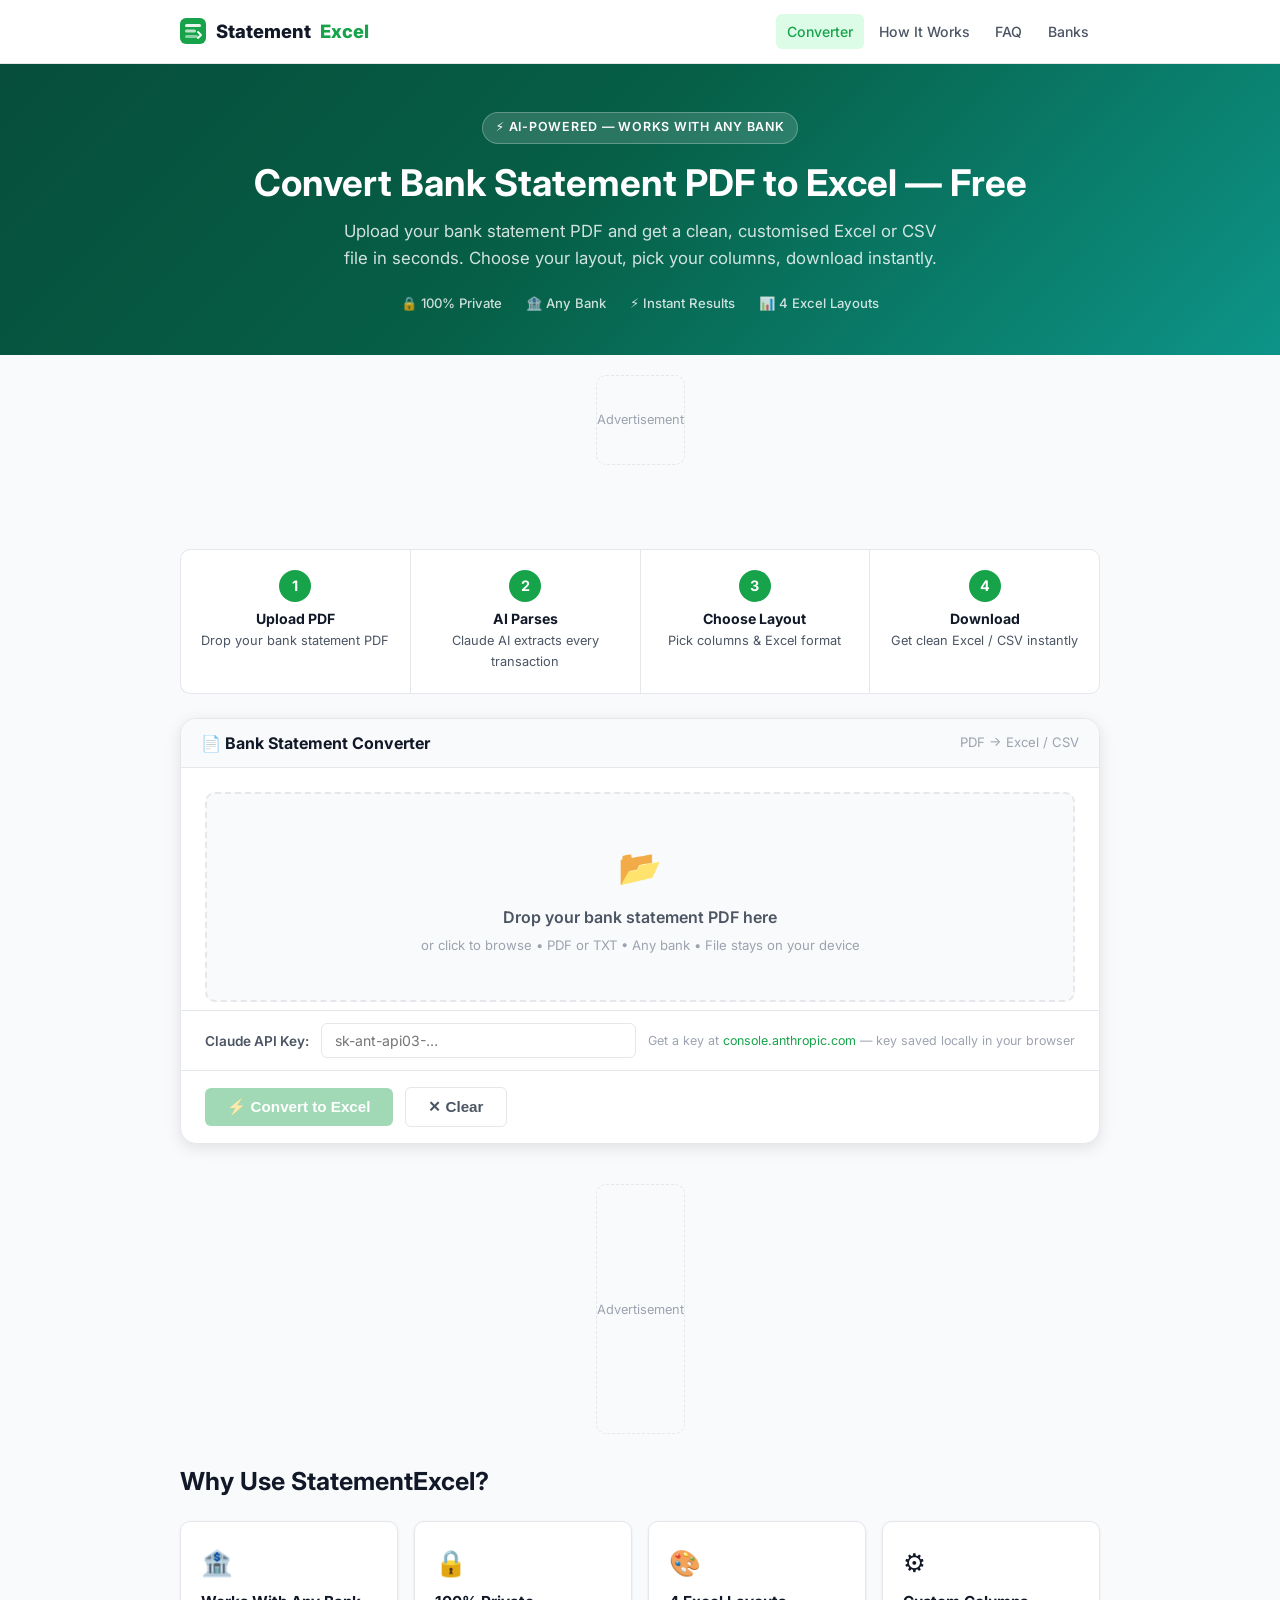
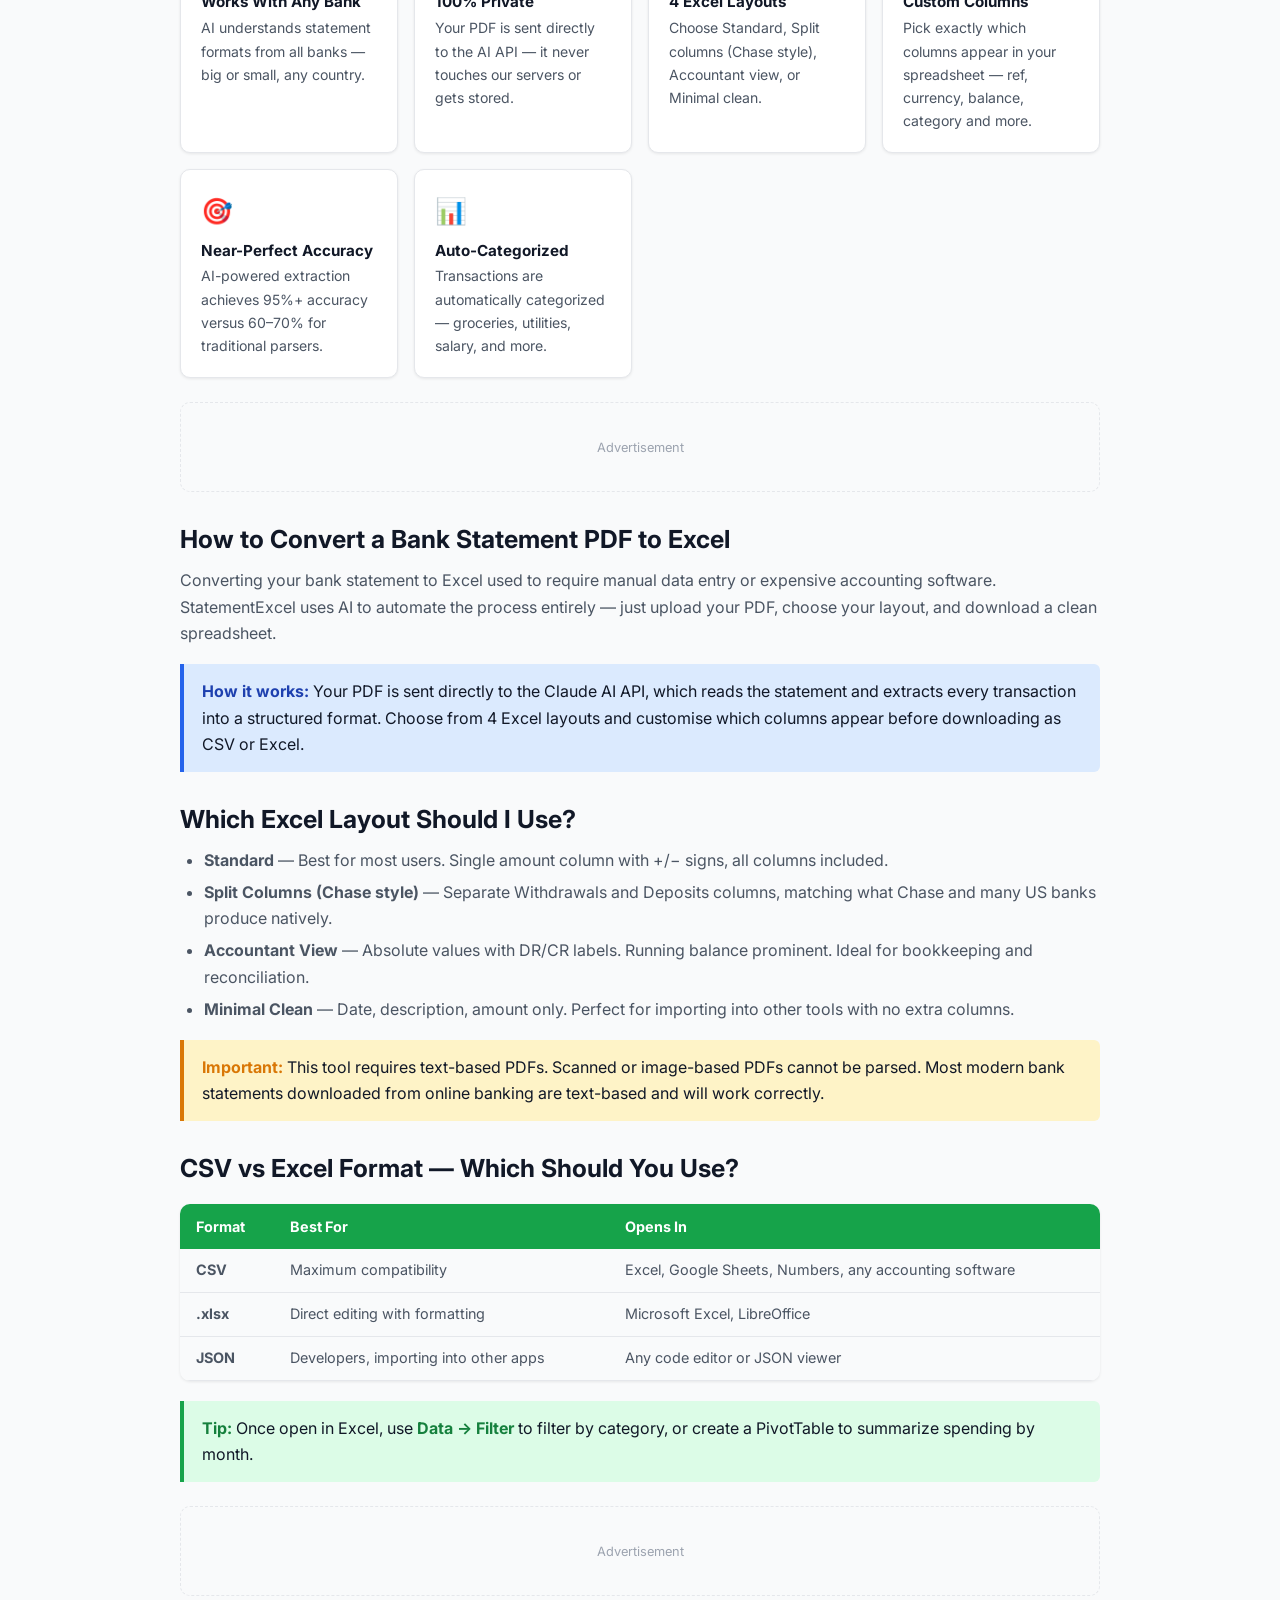
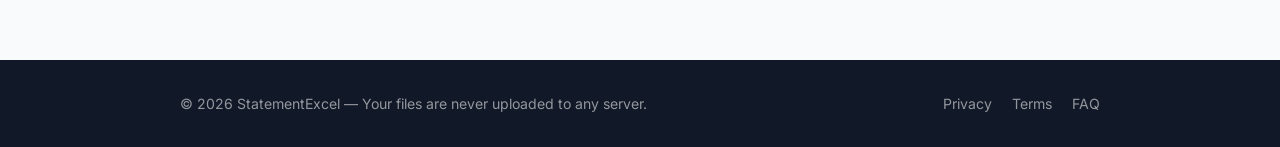
==== index.html @ 43a4fcd3 "Initial commit + Google Analytics G-93N4WFXYE1" ====
﻿<!DOCTYPE html>
<html lang="en">
<head>
  <meta charset="UTF-8">
  <meta name="viewport" content="width=device-width, initial-scale=1.0">
  <title>Bank Statement to Excel Converter — Free Online Tool | StatementExcel</title>
  <meta name="description" content="Convert bank statement PDF to Excel or CSV in seconds. Free online bank statement converter powered by AI. Works with any bank — no uploads to our servers, 100% private.">
  <meta name="keywords" content="bank statement to excel converter, convert bank statement pdf to excel, bank statement converter online free, pdf bank statement to spreadsheet, import bank statement into excel, bank statement csv converter">
  <link rel="canonical" href="https://yourdomain.com/">
  <meta property="og:title" content="Bank Statement to Excel Converter | StatementExcel">
  <meta property="og:description" content="Convert any bank statement PDF to Excel or CSV instantly. AI-powered, works with all banks, 100% private.">
  <meta property="og:type" content="website">
  <script type="application/ld+json">{"@context":"https://schema.org","@type":"WebApplication","name":"StatementExcel","description":"Free online tool to convert bank statement PDFs to Excel or CSV format.","url":"https://yourdomain.com/","applicationCategory":"FinanceApplication","operatingSystem":"Any","offers":{"@type":"Offer","price":"0","priceCurrency":"USD"}}</script>
  <link rel="preconnect" href="https://fonts.googleapis.com">
  <link rel="preconnect" href="https://fonts.gstatic.com" crossorigin>
  <link href="https://fonts.googleapis.com/css2?family=Inter:wght@400;500;600;700;800&display=swap" rel="stylesheet">
  <link rel="stylesheet" href="css/vars.css">
  <link rel="stylesheet" href="css/base.css">
  <link rel="stylesheet" href="css/layout.css">
  <link rel="stylesheet" href="css/components.css">
  <style>
    /* ── LAYOUT PICKER ── */
    .layout-section {
      background: var(--bg-white);
      border: 1px solid var(--border);
      border-radius: var(--radius-lg);
      box-shadow: var(--shadow);
      overflow: hidden;
      margin-bottom: 1.25rem;
    }
    .layout-section-header {
      background: var(--bg);
      border-bottom: 1px solid var(--border);
      padding: .65rem 1.25rem;
      font-weight: 700;
      font-size: .88rem;
      color: var(--text-secondary);
      text-transform: uppercase;
      letter-spacing: .06em;
    }
    .layout-picker {
      display: flex;
      flex-wrap: wrap;
      gap: .65rem;
      padding: 1rem 1.25rem;
      border-bottom: 1px solid var(--border);
    }
    .layout-btn {
      display: flex;
      flex-direction: column;
      gap: .25rem;
      padding: .6rem 1rem;
      border: 2px solid var(--border);
      border-radius: var(--radius);
      background: var(--bg-white);
      cursor: pointer;
      font-family: var(--font);
      transition: all .15s;
      position: relative;
      min-width: 130px;
    }
    .layout-btn:hover { border-color: var(--primary); background: var(--primary-light); }
    .layout-btn.active { border-color: var(--primary); background: var(--primary-light); }
    .layout-btn .lb-name { font-weight: 700; font-size: .88rem; color: var(--text-primary); }
    .layout-btn .lb-sub  { font-size: .75rem; color: var(--text-muted); }
    .layout-btn .lb-badge {
      position: absolute; top: .4rem; right: .5rem;
      font-size: .65rem; font-weight: 700;
      background: var(--accent); color: #fff;
      padding: .1rem .38rem; border-radius: 999px;
    }
    .layout-btn.active .lb-name { color: var(--primary-dark); }

    /* ── CUSTOMISER PANEL ── */
    .customiser {
      padding: 1rem 1.25rem;
      display: grid;
      grid-template-columns: 1fr 1fr 1fr;
      gap: 1rem 2rem;
    }
    @media (max-width: 700px) { .customiser { grid-template-columns: 1fr 1fr; } }
    @media (max-width: 480px) { .customiser { grid-template-columns: 1fr; } }
    .cust-group { display: flex; flex-direction: column; gap: .1rem; }
    .cust-group-title {
      font-size: .72rem; text-transform: uppercase; letter-spacing: .07em;
      color: var(--text-muted); font-weight: 700; margin-bottom: .4rem;
    }
    .cust-check {
      display: flex; align-items: center; gap: .5rem;
      font-size: .88rem; color: var(--text-secondary); cursor: pointer; padding: .15rem 0;
    }
    .cust-check input[type="checkbox"] { accent-color: var(--primary); width: 15px; height: 15px; cursor: pointer; }
    .cust-radio {
      display: flex; align-items: center; gap: .5rem;
      font-size: .88rem; color: var(--text-secondary); cursor: pointer; padding: .15rem 0;
    }
    .cust-radio input[type="radio"] { accent-color: var(--primary); width: 15px; height: 15px; cursor: pointer; }

    /* ── LAYOUT PREVIEW HEADER ── */
    .preview-header {
      display: flex; align-items: center; gap: .75rem;
      padding: .6rem 1.25rem;
      background: var(--primary);
      color: #fff;
      font-size: .82rem;
      font-weight: 600;
    }
    .preview-header .ph-icon { opacity: .85; }
    .preview-label { font-size: .78rem; opacity: .8; margin-left: auto; }
    .preview-tabs {
      display: flex; gap: 0;
      border-bottom: 1px solid var(--border);
      padding: 0 1.25rem;
      background: var(--bg-white);
    }
    .preview-tab {
      padding: .5rem 1rem; font-size: .85rem; font-weight: 500;
      color: var(--text-muted); cursor: pointer; border-bottom: 2px solid transparent;
      transition: all .15s;
    }
    .preview-tab.active { color: var(--primary); border-bottom-color: var(--primary); }

    /* ── RESULT ACTIONS ENHANCED ── */
    .result-dl-row {
      display: flex; align-items: center; gap: .65rem;
      padding: .75rem 1.25rem;
      border-top: 1px solid var(--border);
      background: var(--bg);
      flex-wrap: wrap;
    }
    .result-dl-label { font-size: .82rem; color: var(--text-muted); font-weight: 600; }
  </style>
<!-- Google Analytics -->
<script async src="https://www.googletagmanager.com/gtag/js?id=G-93N4WFXYE1"></script>
<script>
  window.dataLayer = window.dataLayer || [];
  function gtag(){dataLayer.push(arguments);}
  gtag('js', new Date());
  gtag('config', 'G-93N4WFXYE1');
</script>
</head>
<body>

<div id="site-header"></div>

<!-- HERO -->
<section class="hero">
  <div class="container">
    <div class="hero-badge">⚡ AI-Powered — Works With Any Bank</div>
    <h1>Convert Bank Statement PDF to Excel — Free</h1>
    <p>Upload your bank statement PDF and get a clean, customised Excel or CSV file in seconds. Choose your layout, pick your columns, download instantly.</p>
    <div class="hero-trust">
      <span>🔒 100% Private</span>
      <span>🏦 Any Bank</span>
      <span>⚡ Instant Results</span>
      <span>📊 4 Excel Layouts</span>
    </div>
  </div>
</section>

<!-- AD: leaderboard -->
<div class="container">
  <div class="ad-slot ad-leaderboard">Advertisement</div>
</div>

<main class="main-content">
  <div class="container">

    <!-- HOW IT WORKS STEPS -->
    <div class="steps" style="margin-bottom:1.5rem">
      <div class="step"><div class="step-num">1</div><h3>Upload PDF</h3><p>Drop your bank statement PDF</p></div>
      <div class="step"><div class="step-num">2</div><h3>AI Parses</h3><p>Claude AI extracts every transaction</p></div>
      <div class="step"><div class="step-num">3</div><h3>Choose Layout</h3><p>Pick columns &amp; Excel format</p></div>
      <div class="step"><div class="step-num">4</div><h3>Download</h3><p>Get clean Excel / CSV instantly</p></div>
    </div>

    <!-- TOOL CARD -->
    <div class="tool-card">
      <div class="tool-card-header">
        <span class="tool-card-title">📄 Bank Statement Converter</span>
        <span class="tool-card-sub">PDF → Excel / CSV</span>
      </div>

      <!-- Drop zone -->
      <div class="dropzone-wrap">
        <div class="dropzone" id="dropzone">
          <input type="file" id="file-input" accept=".pdf,.txt">
          <div class="dz-icon">📂</div>
          <div class="dz-title">Drop your bank statement PDF here</div>
          <p class="dz-sub">or click to browse &bull; PDF or TXT &bull; Any bank &bull; File stays on your device</p>
        </div>
      </div>

      <!-- File badge -->
      <div id="file-badge" class="file-badge" style="display:none">
        <span class="file-badge-icon">📄</span>
        <div>
          <div class="file-badge-name" id="badge-name">file.pdf</div>
          <div class="file-badge-size" id="badge-size">0 KB</div>
        </div>
        <button class="file-badge-remove" id="badge-remove" title="Remove">✕</button>
      </div>

      <!-- API Key row -->
      <div class="api-row">
        <label for="api-key-input">Claude API Key:</label>
        <input type="password" class="api-input" id="api-key-input" placeholder="sk-ant-api03-…" autocomplete="off">
        <span class="api-hint">Get a key at <a href="https://console.anthropic.com" target="_blank" rel="noopener">console.anthropic.com</a> — key saved locally in your browser</span>
      </div>

      <!-- Controls -->
      <div class="tool-controls">
        <button class="btn btn-primary" id="convert-btn" disabled>⚡ Convert to Excel</button>
        <button class="btn btn-outline" id="clear-btn">✕ Clear</button>
      </div>

      <!-- Progress -->
      <div class="progress-wrap" id="progress-wrap" style="display:none">
        <div class="progress-label">
          <span id="status-msg">Processing…</span>
        </div>
        <div class="progress-bar-bg">
          <div class="progress-bar" id="progress-bar"></div>
        </div>
      </div>

    </div><!-- /tool-card -->

    <!-- ═══════════════════════════════════════════════ -->
    <!-- LAYOUT PICKER + CUSTOMISER (shown after parse) -->
    <!-- ═══════════════════════════════════════════════ -->
    <div class="layout-section" id="layout-section" style="display:none;margin-top:1.25rem">

      <div class="layout-section-header">Choose Excel Layout</div>

      <!-- Layout buttons -->
      <div class="layout-picker">

        <button class="layout-btn active" data-layout="standard">
          <span class="lb-name">Layout 1 — Standard</span>
          <span class="lb-sub">All columns, single amount</span>
        </button>

        <button class="layout-btn" data-layout="split">
          <span class="lb-name">Layout 2 — Split Columns</span>
          <span class="lb-sub">Withdrawals &amp; deposits separate</span>
          <span class="lb-badge">Chase style</span>
        </button>

        <button class="layout-btn" data-layout="accountant">
          <span class="lb-name">Layout 3 — Accountant</span>
          <span class="lb-sub">DR/CR absolute values + running total</span>
        </button>

        <button class="layout-btn" data-layout="minimal">
          <span class="lb-name">Layout 4 — Minimal Clean</span>
          <span class="lb-sub">Date, description, amount only</span>
        </button>

      </div>

      <!-- Column customiser -->
      <div class="customiser">

        <div class="cust-group">
          <div class="cust-group-title">Columns to Include</div>
          <label class="cust-check"><input type="checkbox" id="col-ref" checked> Reference / Ref no.</label>
          <label class="cust-check"><input type="checkbox" id="col-currency" checked> Currency</label>
          <label class="cust-check"><input type="checkbox" id="col-balance" checked> Running balance</label>
          <label class="cust-check"><input type="checkbox" id="col-type" checked> Type (debit/credit)</label>
          <label class="cust-check"><input type="checkbox" id="col-category" checked> Category</label>
          <label class="cust-check"><input type="checkbox" id="col-totalsRow" checked> Totals row</label>
          <label class="cust-check"><input type="checkbox" id="col-columnTotals" checked> Show expenses &amp; deposits totals</label>
        </div>

        <div class="cust-group">
          <div class="cust-group-title">Amount Display</div>
          <label class="cust-radio"><input type="radio" name="amountDisplay" value="single" checked> Single amount column (+/−)</label>
          <label class="cust-radio"><input type="radio" name="amountDisplay" value="split"> Split: withdrawals &amp; deposits separate</label>
          <label class="cust-radio"><input type="radio" name="amountDisplay" value="absolute"> Absolute value + DR/CR column</label>
        </div>

        <div class="cust-group">
          <div class="cust-group-title">Totals Display</div>
          <label class="cust-radio"><input type="radio" name="totalsDisplay" value="footer" checked> Footer totals row</label>
          <label class="cust-radio"><input type="radio" name="totalsDisplay" value="stats"> Summary stats bar</label>
          <label class="cust-radio"><input type="radio" name="totalsDisplay" value="both"> Both</label>
        </div>

      </div>

      <!-- Live preview header -->
      <div class="preview-header">
        <span class="ph-icon">📊</span>
        <span id="preview-layout-name">Layout 1 — Standard</span>
        <span class="preview-label" id="preview-info">preview</span>
      </div>

      <!-- Results table (preview) -->
      <div class="result-panel" id="result-panel" style="display:none">
        <div class="result-header">
          <span class="result-title">✅ Transactions Extracted</span>
          <span class="result-count" id="result-count">0 transactions</span>
        </div>
        <div class="result-table-wrap">
          <table class="result-table">
            <thead></thead>
            <tbody id="result-body"></tbody>
          </table>
        </div>

        <!-- Summary bar (toggled by radio) -->
        <div class="summary-bar" id="summary-bar">
          <div class="sum-item"><span class="sum-label">Transactions</span><span class="sum-value" id="sum-count">0</span></div>
          <div class="sum-item"><span class="sum-label">Total Income</span><span class="sum-value pos" id="sum-income">$0.00</span></div>
          <div class="sum-item"><span class="sum-label">Total Expenses</span><span class="sum-value neg" id="sum-expenses">$0.00</span></div>
          <div class="sum-item"><span class="sum-label">Net</span><span class="sum-value" id="sum-net">$0.00</span></div>
        </div>

        <!-- Download row -->
        <div class="result-dl-row">
          <span class="result-dl-label">Download as:</span>
          <button class="btn btn-primary btn-sm" id="dl-csv">↓ CSV (Excel compatible)</button>
          <button class="btn btn-success btn-sm" id="dl-excel">↓ Excel (CSV)</button>
          <button class="btn btn-outline btn-sm" id="dl-json">↓ JSON</button>
        </div>
      </div>

    </div><!-- /layout-section -->

    <!-- AD: rectangle -->
    <div style="display:flex;justify-content:center;margin-top:1rem">
      <div class="ad-slot ad-rectangle">Advertisement</div>
    </div>

    <!-- FEATURES -->
    <h2 class="section-title" style="margin-bottom:1rem;margin-top:.5rem">Why Use StatementExcel?</h2>
    <div class="feature-grid">
      <div class="feature-card">
        <div class="feature-icon">🏦</div>
        <h3>Works With Any Bank</h3>
        <p>AI understands statement formats from all banks — big or small, any country.</p>
      </div>
      <div class="feature-card">
        <div class="feature-icon">🔒</div>
        <h3>100% Private</h3>
        <p>Your PDF is sent directly to the AI API — it never touches our servers or gets stored.</p>
      </div>
      <div class="feature-card">
        <div class="feature-icon">🎨</div>
        <h3>4 Excel Layouts</h3>
        <p>Choose Standard, Split columns (Chase style), Accountant view, or Minimal clean.</p>
      </div>
      <div class="feature-card">
        <div class="feature-icon">⚙️</div>
        <h3>Custom Columns</h3>
        <p>Pick exactly which columns appear in your spreadsheet — ref, currency, balance, category and more.</p>
      </div>
      <div class="feature-card">
        <div class="feature-icon">🎯</div>
        <h3>Near-Perfect Accuracy</h3>
        <p>AI-powered extraction achieves 95%+ accuracy versus 60–70% for traditional parsers.</p>
      </div>
      <div class="feature-card">
        <div class="feature-icon">📊</div>
        <h3>Auto-Categorized</h3>
        <p>Transactions are automatically categorized — groceries, utilities, salary, and more.</p>
      </div>
    </div>

    <div class="ad-slot ad-banner">Advertisement</div>

    <!-- SEO CONTENT -->
    <article class="prose">
      <h2>How to Convert a Bank Statement PDF to Excel</h2>
      <p>Converting your bank statement to Excel used to require manual data entry or expensive accounting software. StatementExcel uses AI to automate the process entirely — just upload your PDF, choose your layout, and download a clean spreadsheet.</p>

      <div class="callout callout-blue">
        <strong>How it works:</strong> Your PDF is sent directly to the Claude AI API, which reads the statement and extracts every transaction into a structured format. Choose from 4 Excel layouts and customise which columns appear before downloading as CSV or Excel.
      </div>

      <h2>Which Excel Layout Should I Use?</h2>
      <ul>
        <li><strong>Standard</strong> — Best for most users. Single amount column with +/− signs, all columns included.</li>
        <li><strong>Split Columns (Chase style)</strong> — Separate Withdrawals and Deposits columns, matching what Chase and many US banks produce natively.</li>
        <li><strong>Accountant View</strong> — Absolute values with DR/CR labels. Running balance prominent. Ideal for bookkeeping and reconciliation.</li>
        <li><strong>Minimal Clean</strong> — Date, description, amount only. Perfect for importing into other tools with no extra columns.</li>
      </ul>

      <div class="callout callout-yellow">
        <strong>Important:</strong> This tool requires text-based PDFs. Scanned or image-based PDFs cannot be parsed. Most modern bank statements downloaded from online banking are text-based and will work correctly.
      </div>

      <h2>CSV vs Excel Format — Which Should You Use?</h2>
      <table>
        <thead><tr><th>Format</th><th>Best For</th><th>Opens In</th></tr></thead>
        <tbody>
          <tr><td><strong>CSV</strong></td><td>Maximum compatibility</td><td>Excel, Google Sheets, Numbers, any accounting software</td></tr>
          <tr><td><strong>.xlsx</strong></td><td>Direct editing with formatting</td><td>Microsoft Excel, LibreOffice</td></tr>
          <tr><td><strong>JSON</strong></td><td>Developers, importing into other apps</td><td>Any code editor or JSON viewer</td></tr>
        </tbody>
      </table>

      <div class="callout callout-green">
        <strong>Tip:</strong> Once open in Excel, use <strong>Data → Filter</strong> to filter by category, or create a PivotTable to summarize spending by month.
      </div>
    </article>

    <div class="ad-slot ad-banner">Advertisement</div>

  </div>
</main>

<div id="site-footer"></div>

<script src="js/utils.js"></script>
<script src="js/converter.js"></script>
<script src="js/layout.js"></script>

<script>
  // Sync layout button names with preview header
  document.addEventListener('DOMContentLoaded', function () {
    document.querySelectorAll('.layout-btn').forEach(function (btn) {
      btn.addEventListener('click', function () {
        var name = btn.querySelector('.lb-name').textContent;
        var el = document.getElementById('preview-layout-name');
        if (el) el.textContent = name;
      });
    });

    // Auto-apply layout presets to customiser checkboxes
    document.querySelectorAll('.layout-btn').forEach(function (btn) {
      btn.addEventListener('click', function () {
        var layout = btn.dataset.layout;
        var presets = {
          standard:   { ref:true,  currency:true,  balance:true,  type:true,  category:true,  totalsRow:true,  columnTotals:true,  amount:'single',   totals:'footer' },
          split:      { ref:true,  currency:true,  balance:true,  type:false, category:true,  totalsRow:true,  columnTotals:true,  amount:'split',    totals:'both'   },
          accountant: { ref:true,  currency:false, balance:true,  type:false, category:false, totalsRow:true,  columnTotals:true,  amount:'absolute', totals:'both'   },
          minimal:    { ref:false, currency:false, balance:false, type:false, category:false, totalsRow:false, columnTotals:false, amount:'single',   totals:'stats'  },
        };
        var p = presets[layout];
        if (!p) return;

        // Set checkboxes
        ['ref','currency','balance','type','category','totalsRow','columnTotals'].forEach(function(k) {
          var el = document.getElementById('col-' + k);
          if (el && p[k] !== undefined) el.checked = p[k];
          if (el) el.dispatchEvent(new Event('change'));
        });

        // Set amount radio
        var ar = document.querySelector('input[name="amountDisplay"][value="' + p.amount + '"]');
        if (ar) { ar.checked = true; ar.dispatchEvent(new Event('change')); }

        // Set totals radio
        var tr = document.querySelector('input[name="totalsDisplay"][value="' + p.totals + '"]');
        if (tr) { tr.checked = true; tr.dispatchEvent(new Event('change')); }
      });
    });
  });
</script>

</body>
</html>
---- css/vars.css ----
:root {
  --primary: #16a34a;
  --primary-dark: #15803d;
  --primary-light: #dcfce7;
  --accent: #0d9488;
  --accent-light: #ccfbf1;
  --info: #2563eb;
  --info-light: #dbeafe;
  --warning: #d97706;
  --warning-light: #fef3c7;
  --danger: #dc2626;

  --text-primary: #111827;
  --text-secondary: #4b5563;
  --text-muted: #9ca3af;
  --border: #e5e7eb;
  --bg: #f9fafb;
  --bg-white: #ffffff;

  --radius-sm: 6px;
  --radius: 10px;
  --radius-lg: 16px;
  --shadow-sm: 0 1px 3px rgba(0,0,0,.08);
  --shadow: 0 4px 16px rgba(0,0,0,.10);
  --shadow-lg: 0 8px 32px rgba(0,0,0,.14);

  --font: 'Inter', system-ui, -apple-system, sans-serif;
  --max-w: 960px;
  --header-h: 64px;
}
---- css/base.css ----
*, *::before, *::after { box-sizing: border-box; margin: 0; padding: 0; }
html { font-size: 16px; scroll-behavior: smooth; }
body {
  font-family: var(--font);
  background: var(--bg);
  color: var(--text-primary);
  line-height: 1.65;
  min-height: 100vh;
  display: flex;
  flex-direction: column;
}
img { max-width: 100%; display: block; }
a { color: var(--primary); text-decoration: none; }
a:hover { text-decoration: underline; }
h1,h2,h3,h4 { line-height: 1.25; font-weight: 700; }
h1 { font-size: clamp(1.6rem, 4vw, 2.3rem); }
h2 { font-size: clamp(1.2rem, 3vw, 1.55rem); }
h3 { font-size: 1.1rem; }
p { color: var(--text-secondary); margin-bottom: .8rem; }
p:last-child { margin-bottom: 0; }
ul,ol { padding-left: 1.5rem; color: var(--text-secondary); }
li { margin-bottom: .35rem; }
code { background: var(--bg); border: 1px solid var(--border); border-radius: 4px; padding: .1rem .35rem; font-size: .88em; }
.container { max-width: var(--max-w); margin: 0 auto; padding: 0 1.25rem; }
.sr-only { position:absolute;width:1px;height:1px;overflow:hidden;clip:rect(0,0,0,0); }
---- css/layout.css ----
/* ── HEADER ─────────────────────────────── */
.site-header {
  background: var(--bg-white);
  border-bottom: 1px solid var(--border);
  position: sticky; top: 0; z-index: 100;
  height: var(--header-h);
}
.site-header .container {
  display: flex; align-items: center;
  justify-content: space-between;
  height: 100%; gap: 1.5rem;
}
.logo {
  display: flex; align-items: center; gap: .6rem;
  font-weight: 800; font-size: 1.15rem;
  color: var(--text-primary); text-decoration: none; flex-shrink: 0;
}
.logo-dot { color: var(--primary); }
.site-nav { display: flex; align-items: center; gap: .2rem; }
.site-nav a {
  font-size: .88rem; font-weight: 500; color: var(--text-secondary);
  padding: .38rem .7rem; border-radius: var(--radius-sm);
  transition: color .15s, background .15s; text-decoration: none;
}
.site-nav a:hover { color: var(--primary); background: var(--primary-light); }
.site-nav a.active { color: var(--primary); background: var(--primary-light); }

/* ── HERO ───────────────────────────────── */
.hero {
  background: linear-gradient(135deg, #064e3b 0%, #065f46 45%, #0d9488 100%);
  color: #fff; padding: 3rem 0 2.5rem; text-align: center;
}
.hero h1 { color: #fff; margin-bottom: .75rem; }
.hero p { color: rgba(255,255,255,.82); font-size: 1.05rem; max-width: 620px; margin: 0 auto; }
.hero-badge {
  display: inline-flex; align-items: center; gap: .4rem;
  background: rgba(255,255,255,.15); border: 1px solid rgba(255,255,255,.25);
  color: #fff; font-size: .78rem; font-weight: 600;
  padding: .28rem .75rem; border-radius: 999px; margin-bottom: 1rem;
  text-transform: uppercase; letter-spacing: .06em;
}
.hero-trust {
  display: flex; justify-content: center; gap: 1.5rem;
  margin-top: 1.25rem; flex-wrap: wrap;
}
.hero-trust span {
  display: flex; align-items: center; gap: .35rem;
  font-size: .82rem; color: rgba(255,255,255,.8); font-weight: 500;
}

/* ── MAIN ───────────────────────────────── */
.main-content { flex: 1; padding: 2.5rem 0; }

/* ── AD SLOTS ───────────────────────────── */
.ad-slot {
  background: var(--bg); border: 1px dashed var(--border);
  border-radius: var(--radius); display: flex;
  align-items: center; justify-content: center;
  color: var(--text-muted); font-size: .8rem;
}
.ad-leaderboard { height: 90px; margin: 1.25rem 0; }
.ad-rectangle  { height: 250px; max-width: 336px; margin: 1.5rem auto; }
.ad-banner     { height: 90px; margin: 1.5rem 0; }

/* ── CALLOUTS ───────────────────────────── */
.callout {
  border-left: 4px solid; border-radius: 0 var(--radius-sm) var(--radius-sm) 0;
  padding: .9rem 1.1rem; margin: 1.1rem 0;
}
.callout-green  { border-color: var(--primary);  background: var(--primary-light); }
.callout-green  strong { color: var(--primary-dark); }
.callout-blue   { border-color: var(--info);     background: var(--info-light); }
.callout-blue   strong { color: #1e40af; }
.callout-yellow { border-color: var(--warning);  background: var(--warning-light); }
.callout-yellow strong { color: var(--warning); }

/* ── FEATURE GRID ───────────────────────── */
.feature-grid {
  display: grid; grid-template-columns: repeat(auto-fit, minmax(200px, 1fr));
  gap: 1rem; margin: 1.5rem 0;
}
.feature-card {
  background: var(--bg-white); border: 1px solid var(--border);
  border-radius: var(--radius); padding: 1.25rem;
  box-shadow: var(--shadow-sm);
}
.feature-icon { font-size: 1.6rem; margin-bottom: .5rem; }
.feature-card h3 { font-size: .95rem; margin-bottom: .3rem; }
.feature-card p  { font-size: .88rem; margin: 0; }

/* ── FAQ ────────────────────────────────── */
.faq-item { border-bottom: 1px solid var(--border); padding: 1rem 0; }
.faq-item:first-child { border-top: 1px solid var(--border); }
.faq-q {
  font-weight: 600; cursor: pointer; display: flex;
  justify-content: space-between; align-items: center;
  gap: 1rem; color: var(--text-primary); font-size: .98rem;
}
.faq-q::after { content: '+'; font-size: 1.3rem; color: var(--primary); flex-shrink: 0; }
.faq-item.open .faq-q::after { content: '−'; }
.faq-a { display: none; padding-top: .6rem; font-size: .93rem; }
.faq-item.open .faq-a { display: block; }

/* ── FOOTER ─────────────────────────────── */
.site-footer {
  background: #111827; color: rgba(255,255,255,.55);
  padding: 2rem 0; font-size: .88rem; margin-top: auto;
}
.footer-inner {
  display: flex; flex-wrap: wrap;
  align-items: center; justify-content: space-between; gap: 1rem;
}
.footer-links { display: flex; gap: 1.25rem; flex-wrap: wrap; }
.footer-links a { color: rgba(255,255,255,.55); }
.footer-links a:hover { color: #fff; }

/* ── PROSE ──────────────────────────────── */
.prose h2 { margin: 2rem 0 .75rem; }
.prose h3 { margin: 1.25rem 0 .45rem; color: var(--text-primary); }
.prose p, .prose ul, .prose ol { margin-bottom: .85rem; }
.prose table { border-collapse: collapse; width: 100%; margin: 1.25rem 0; border-radius: var(--radius); overflow: hidden; box-shadow: var(--shadow-sm); }
.prose th { background: var(--primary); color: #fff; padding: .65rem 1rem; text-align: left; font-size: .9rem; }
.prose td { padding: .6rem 1rem; border-bottom: 1px solid var(--border); font-size: .9rem; color: var(--text-secondary); }
.prose tr:nth-child(even) td { background: var(--bg); }

/* ── RESPONSIVE ─────────────────────────── */
@media (max-width: 640px) {
  .hero { padding: 2rem 0 1.75rem; }
  .hero-trust { gap: 1rem; }
  .footer-inner { flex-direction: column; text-align: center; }
  .site-nav a { font-size: .78rem; padding: .3rem .5rem; }
}
---- css/components.css ----
/* ── TOOL CARD ──────────────────────────── */
.tool-card {
  background: var(--bg-white); border: 1px solid var(--border);
  border-radius: var(--radius-lg); box-shadow: var(--shadow); overflow: hidden;
}
.tool-card-header {
  background: var(--bg); border-bottom: 1px solid var(--border);
  padding: .7rem 1.25rem; display: flex; align-items: center; gap: .75rem;
}
.tool-card-title { font-weight: 700; font-size: 1rem; color: var(--text-primary); }
.tool-card-sub   { font-size: .82rem; color: var(--text-muted); margin-left: auto; }

/* ── DROP ZONE ──────────────────────────── */
.dropzone-wrap { padding: 1.5rem 1.5rem .5rem; }
.dropzone {
  border: 2px dashed var(--border); border-radius: var(--radius);
  padding: 2.75rem 1.5rem; text-align: center; cursor: pointer;
  transition: border-color .2s, background .2s; background: var(--bg);
  position: relative;
}
.dropzone:hover, .dropzone.over { border-color: var(--primary); background: var(--primary-light); }
.dropzone input[type="file"] {
  position: absolute; inset: 0; opacity: 0; cursor: pointer; width: 100%; height: 100%;
}
.dz-icon  { font-size: 2.2rem; margin-bottom: .5rem; }
.dz-title { font-weight: 600; color: var(--text-secondary); margin-bottom: .25rem; font-size: 1rem; }
.dz-sub   { font-size: .82rem; color: var(--text-muted); margin: 0; }

/* ── FILE BADGE ─────────────────────────── */
.file-badge {
  display: flex; align-items: center; gap: .75rem;
  background: var(--primary-light); border: 1px solid #86efac;
  border-radius: var(--radius-sm); padding: .6rem 1rem; margin: .75rem 1.5rem;
}
.file-badge-icon { font-size: 1.3rem; flex-shrink: 0; }
.file-badge-name { font-weight: 600; font-size: .9rem; color: var(--text-primary); }
.file-badge-size { font-size: .8rem; color: var(--text-muted); }
.file-badge-remove {
  margin-left: auto; background: none; border: none; cursor: pointer;
  color: var(--text-muted); font-size: 1.1rem; padding: .1rem .25rem;
  border-radius: 4px; transition: color .15s;
}
.file-badge-remove:hover { color: var(--danger); }

/* ── PROGRESS ───────────────────────────── */
.progress-wrap { padding: 1rem 1.5rem; }
.progress-label {
  font-size: .88rem; font-weight: 600; color: var(--text-secondary);
  margin-bottom: .4rem; display: flex; justify-content: space-between;
}
.progress-bar-bg {
  height: 8px; background: var(--border); border-radius: 999px; overflow: hidden;
}
.progress-bar {
  height: 100%; background: var(--primary); border-radius: 999px;
  transition: width .3s ease; width: 0%;
}
.status-msg {
  font-size: .85rem; color: var(--text-secondary); margin-top: .5rem;
  min-height: 1.2rem;
}

/* ── CONTROLS ───────────────────────────── */
.tool-controls {
  display: flex; align-items: center; gap: .75rem;
  padding: 1rem 1.5rem; border-top: 1px solid var(--border); flex-wrap: wrap;
}

/* ── BUTTONS ────────────────────────────── */
.btn {
  display: inline-flex; align-items: center; gap: .45rem;
  padding: .62rem 1.4rem; border-radius: var(--radius-sm);
  font-size: .95rem; font-weight: 600; cursor: pointer; border: none;
  transition: all .15s; text-decoration: none; white-space: nowrap;
}
.btn-primary { background: var(--primary); color: #fff; }
.btn-primary:hover { background: var(--primary-dark); }
.btn-success { background: #0d9488; color: #fff; }
.btn-success:hover { background: #0f766e; }
.btn-outline {
  background: transparent; color: var(--text-secondary);
  border: 1.5px solid var(--border);
}
.btn-outline:hover { border-color: var(--primary); color: var(--primary); }
.btn:disabled { opacity: .4; cursor: not-allowed; pointer-events: none; }
.btn-sm { padding: .38rem .85rem; font-size: .85rem; }

/* ── RESULT TABLE ───────────────────────── */
.result-panel { border-top: 1px solid var(--border); }
.result-header {
  display: flex; align-items: center; gap: 1rem;
  padding: 1rem 1.5rem; background: var(--primary-light);
  border-bottom: 1px solid #86efac; flex-wrap: wrap;
}
.result-title { font-weight: 700; color: var(--primary-dark); font-size: .95rem; }
.result-count { font-size: .82rem; color: var(--text-secondary); }
.result-actions { margin-left: auto; display: flex; gap: .5rem; }
.result-table-wrap {
  overflow-x: auto; max-height: 380px; overflow-y: auto;
}
.result-table {
  width: 100%; border-collapse: collapse; font-size: .85rem; min-width: 560px;
}
.result-table th {
  background: #f0fdf4; color: var(--primary-dark); font-weight: 700;
  padding: .55rem .9rem; text-align: left; border-bottom: 2px solid #bbf7d0;
  position: sticky; top: 0;
}
.result-table td {
  padding: .5rem .9rem; border-bottom: 1px solid var(--border);
  color: var(--text-secondary); vertical-align: top;
}
.result-table tr:nth-child(even) td { background: #fafafa; }
.result-table tr:hover td { background: var(--primary-light); }
.amount-positive { color: var(--primary); font-weight: 600; }
.amount-negative { color: var(--danger); font-weight: 600; }
.summary-bar {
  display: flex; gap: 1.5rem; padding: .75rem 1.5rem;
  background: var(--bg); border-top: 1px solid var(--border); flex-wrap: wrap;
}
.sum-item { display: flex; flex-direction: column; gap: .1rem; }
.sum-label { font-size: .72rem; text-transform: uppercase; letter-spacing: .06em; color: var(--text-muted); font-weight: 600; }
.sum-value { font-size: 1rem; font-weight: 700; }
.sum-value.pos { color: var(--primary); }
.sum-value.neg { color: var(--danger); }

/* ── API KEY INPUT ──────────────────────── */
.api-row {
  padding: .75rem 1.5rem; border-top: 1px solid var(--border);
  display: flex; align-items: center; gap: .75rem; flex-wrap: wrap;
}
.api-row label { font-size: .85rem; font-weight: 600; color: var(--text-secondary); white-space: nowrap; }
.api-input {
  flex: 1; min-width: 220px; padding: .5rem .8rem;
  border: 1.5px solid var(--border); border-radius: var(--radius-sm);
  font-size: .88rem; font-family: var(--font);
  transition: border-color .15s; background: var(--bg-white);
}
.api-input:focus { outline: none; border-color: var(--primary); }
.api-hint { font-size: .78rem; color: var(--text-muted); }

/* ── TOAST ──────────────────────────────── */
#toast-container { position: fixed; bottom: 1.5rem; right: 1.5rem; z-index: 999; display: flex; flex-direction: column; gap: .5rem; }
.toast {
  background: #111827; color: #fff; padding: .65rem 1.1rem;
  border-radius: var(--radius-sm); font-size: .88rem; font-weight: 500;
  box-shadow: var(--shadow-lg); animation: ti .2s ease;
}
.toast.success { background: var(--primary); }
.toast.error   { background: var(--danger); }
@keyframes ti { from { opacity:0;transform:translateY(8px); } to { opacity:1;transform:none; } }

/* ── STEPS ──────────────────────────────── */
.steps { display: flex; gap: 0; margin: 1.5rem 0; flex-wrap: wrap; }
.step {
  flex: 1; min-width: 160px; display: flex; flex-direction: column;
  align-items: center; text-align: center; padding: 1.25rem 1rem;
  background: var(--bg-white); border: 1px solid var(--border);
  border-right: none; position: relative;
}
.step:first-child { border-radius: var(--radius) 0 0 var(--radius); }
.step:last-child  { border-radius: 0 var(--radius) var(--radius) 0; border-right: 1px solid var(--border); }
.step-num {
  width: 32px; height: 32px; background: var(--primary); color: #fff;
  border-radius: 50%; display: flex; align-items: center; justify-content: center;
  font-weight: 700; font-size: .9rem; margin-bottom: .5rem; flex-shrink: 0;
}
.step h3 { font-size: .88rem; margin-bottom: .2rem; }
.step p  { font-size: .8rem; margin: 0; }

/* ── RESPONSIVE ─────────────────────────── */
@media (max-width: 600px) {
  .tool-controls { gap: .5rem; }
  .steps { flex-direction: column; }
  .step { border-right: 1px solid var(--border); border-bottom: none; border-radius: 0; }
  .step:first-child { border-radius: var(--radius) var(--radius) 0 0; }
  .step:last-child  { border-radius: 0 0 var(--radius) var(--radius); border-bottom: 1px solid var(--border); }
  .result-actions { width: 100%; }
}
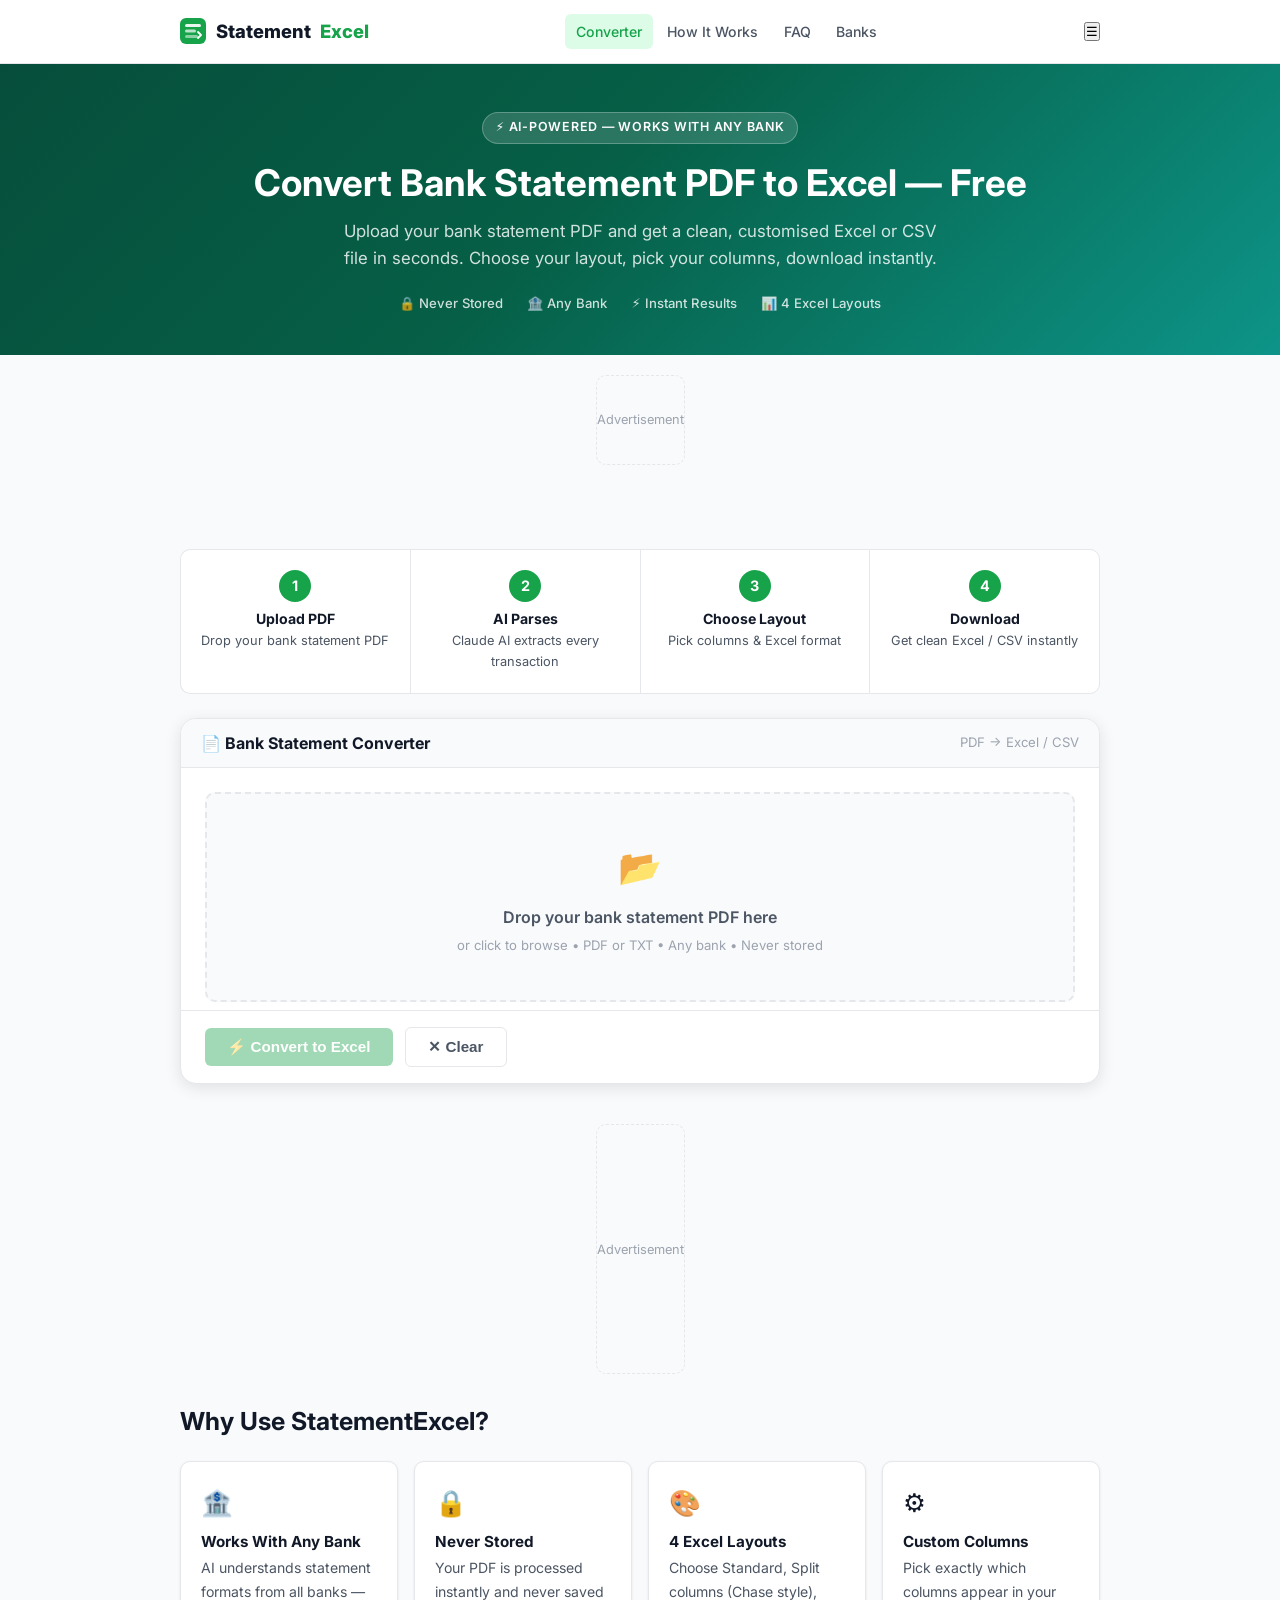
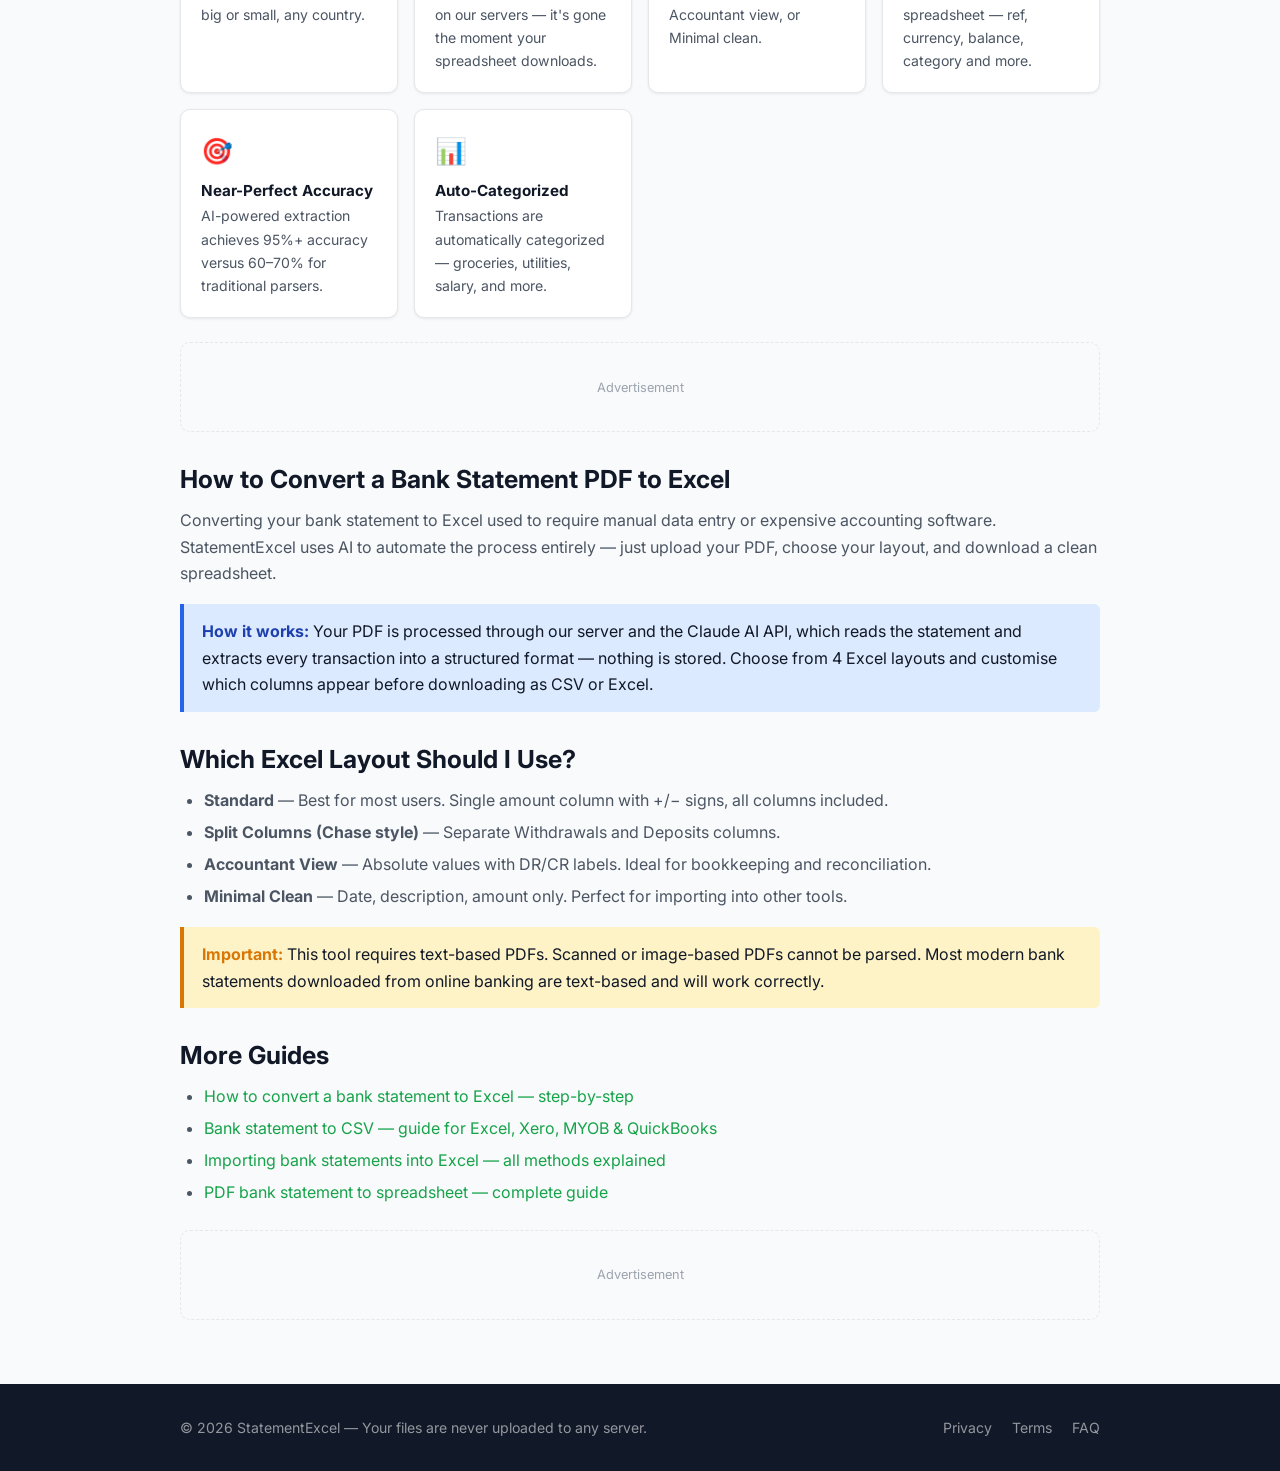
==== commit 47352732: "Remove API key requirement - add serverless proxy for Claude API" ====
--- a/index.html
+++ b/index.html
@@ -1,4 +1,4 @@
-﻿<!DOCTYPE html>
+<!DOCTYPE html>
 <html lang="en">
 <head>
   <meta charset="UTF-8">
@@ -6,11 +6,34 @@
   <title>Bank Statement to Excel Converter — Free Online Tool | StatementExcel</title>
   <meta name="description" content="Convert bank statement PDF to Excel or CSV in seconds. Free online bank statement converter powered by AI. Works with any bank — no uploads to our servers, 100% private.">
   <meta name="keywords" content="bank statement to excel converter, convert bank statement pdf to excel, bank statement converter online free, pdf bank statement to spreadsheet, import bank statement into excel, bank statement csv converter">
-  <link rel="canonical" href="https://yourdomain.com/">
+  <link rel="canonical" href="https://statementexcel.com/">
   <meta property="og:title" content="Bank Statement to Excel Converter | StatementExcel">
   <meta property="og:description" content="Convert any bank statement PDF to Excel or CSV instantly. AI-powered, works with all banks, 100% private.">
   <meta property="og:type" content="website">
-  <script type="application/ld+json">{"@context":"https://schema.org","@type":"WebApplication","name":"StatementExcel","description":"Free online tool to convert bank statement PDFs to Excel or CSV format.","url":"https://yourdomain.com/","applicationCategory":"FinanceApplication","operatingSystem":"Any","offers":{"@type":"Offer","price":"0","priceCurrency":"USD"}}</script>
+  <meta property="og:url" content="https://statementexcel.com/">
+  <meta name="twitter:card" content="summary_large_image">
+  <meta name="twitter:title" content="Bank Statement to Excel Converter | StatementExcel">
+  <meta name="twitter:description" content="Convert any bank statement PDF to Excel or CSV instantly. AI-powered, works with all banks, 100% private.">
+  <script type="application/ld+json">
+  {
+    "@context": "https://schema.org",
+    "@type": "WebApplication",
+    "name": "StatementExcel",
+    "description": "Free online tool to convert bank statement PDFs to Excel or CSV format using AI.",
+    "url": "https://statementexcel.com/",
+    "applicationCategory": "FinanceApplication",
+    "operatingSystem": "Any",
+    "offers": { "@type": "Offer", "price": "0", "priceCurrency": "USD" },
+    "featureList": [
+      "PDF bank statement to Excel conversion",
+      "AI-powered transaction extraction",
+      "4 Excel layout options",
+      "CSV and JSON export",
+      "Works with any bank",
+      "Files are never stored on our servers"
+    ]
+  }
+  </script>
   <link rel="preconnect" href="https://fonts.googleapis.com">
   <link rel="preconnect" href="https://fonts.gstatic.com" crossorigin>
   <link href="https://fonts.googleapis.com/css2?family=Inter:wght@400;500;600;700;800&display=swap" rel="stylesheet">
@@ -20,124 +43,33 @@
   <link rel="stylesheet" href="css/components.css">
   <style>
     /* ── LAYOUT PICKER ── */
-    .layout-section {
-      background: var(--bg-white);
-      border: 1px solid var(--border);
-      border-radius: var(--radius-lg);
-      box-shadow: var(--shadow);
-      overflow: hidden;
-      margin-bottom: 1.25rem;
-    }
-    .layout-section-header {
-      background: var(--bg);
-      border-bottom: 1px solid var(--border);
-      padding: .65rem 1.25rem;
-      font-weight: 700;
-      font-size: .88rem;
-      color: var(--text-secondary);
-      text-transform: uppercase;
-      letter-spacing: .06em;
-    }
-    .layout-picker {
-      display: flex;
-      flex-wrap: wrap;
-      gap: .65rem;
-      padding: 1rem 1.25rem;
-      border-bottom: 1px solid var(--border);
-    }
-    .layout-btn {
-      display: flex;
-      flex-direction: column;
-      gap: .25rem;
-      padding: .6rem 1rem;
-      border: 2px solid var(--border);
-      border-radius: var(--radius);
-      background: var(--bg-white);
-      cursor: pointer;
-      font-family: var(--font);
-      transition: all .15s;
-      position: relative;
-      min-width: 130px;
-    }
-    .layout-btn:hover { border-color: var(--primary); background: var(--primary-light); }
-    .layout-btn.active { border-color: var(--primary); background: var(--primary-light); }
-    .layout-btn .lb-name { font-weight: 700; font-size: .88rem; color: var(--text-primary); }
-    .layout-btn .lb-sub  { font-size: .75rem; color: var(--text-muted); }
-    .layout-btn .lb-badge {
-      position: absolute; top: .4rem; right: .5rem;
-      font-size: .65rem; font-weight: 700;
-      background: var(--accent); color: #fff;
-      padding: .1rem .38rem; border-radius: 999px;
-    }
-    .layout-btn.active .lb-name { color: var(--primary-dark); }
-
-    /* ── CUSTOMISER PANEL ── */
-    .customiser {
-      padding: 1rem 1.25rem;
-      display: grid;
-      grid-template-columns: 1fr 1fr 1fr;
-      gap: 1rem 2rem;
-    }
-    @media (max-width: 700px) { .customiser { grid-template-columns: 1fr 1fr; } }
-    @media (max-width: 480px) { .customiser { grid-template-columns: 1fr; } }
-    .cust-group { display: flex; flex-direction: column; gap: .1rem; }
-    .cust-group-title {
-      font-size: .72rem; text-transform: uppercase; letter-spacing: .07em;
-      color: var(--text-muted); font-weight: 700; margin-bottom: .4rem;
-    }
-    .cust-check {
-      display: flex; align-items: center; gap: .5rem;
-      font-size: .88rem; color: var(--text-secondary); cursor: pointer; padding: .15rem 0;
-    }
-    .cust-check input[type="checkbox"] { accent-color: var(--primary); width: 15px; height: 15px; cursor: pointer; }
-    .cust-radio {
-      display: flex; align-items: center; gap: .5rem;
-      font-size: .88rem; color: var(--text-secondary); cursor: pointer; padding: .15rem 0;
-    }
-    .cust-radio input[type="radio"] { accent-color: var(--primary); width: 15px; height: 15px; cursor: pointer; }
-
-    /* ── LAYOUT PREVIEW HEADER ── */
-    .preview-header {
-      display: flex; align-items: center; gap: .75rem;
-      padding: .6rem 1.25rem;
-      background: var(--primary);
-      color: #fff;
-      font-size: .82rem;
-      font-weight: 600;
-    }
-    .preview-header .ph-icon { opacity: .85; }
-    .preview-label { font-size: .78rem; opacity: .8; margin-left: auto; }
-    .preview-tabs {
-      display: flex; gap: 0;
-      border-bottom: 1px solid var(--border);
-      padding: 0 1.25rem;
-      background: var(--bg-white);
-    }
-    .preview-tab {
-      padding: .5rem 1rem; font-size: .85rem; font-weight: 500;
-      color: var(--text-muted); cursor: pointer; border-bottom: 2px solid transparent;
-      transition: all .15s;
-    }
-    .preview-tab.active { color: var(--primary); border-bottom-color: var(--primary); }
-
-    /* ── RESULT ACTIONS ENHANCED ── */
-    .result-dl-row {
-      display: flex; align-items: center; gap: .65rem;
-      padding: .75rem 1.25rem;
-      border-top: 1px solid var(--border);
-      background: var(--bg);
-      flex-wrap: wrap;
-    }
-    .result-dl-label { font-size: .82rem; color: var(--text-muted); font-weight: 600; }
+    .layout-section { background:var(--bg-white);border:1px solid var(--border);border-radius:var(--radius-lg);box-shadow:var(--shadow);overflow:hidden;margin-bottom:1.25rem; }
+    .layout-section-header { background:var(--bg);border-bottom:1px solid var(--border);padding:.65rem 1.25rem;font-weight:700;font-size:.88rem;color:var(--text-secondary);text-transform:uppercase;letter-spacing:.06em; }
+    .layout-picker { display:flex;flex-wrap:wrap;gap:.65rem;padding:1rem 1.25rem;border-bottom:1px solid var(--border); }
+    .layout-btn { display:flex;flex-direction:column;gap:.25rem;padding:.6rem 1rem;border:2px solid var(--border);border-radius:var(--radius);background:var(--bg-white);cursor:pointer;font-family:var(--font);transition:all .15s;position:relative;min-width:130px; }
+    .layout-btn:hover,.layout-btn.active { border-color:var(--primary);background:var(--primary-light); }
+    .layout-btn .lb-name { font-weight:700;font-size:.88rem;color:var(--text-primary); }
+    .layout-btn .lb-sub { font-size:.75rem;color:var(--text-muted); }
+    .layout-btn .lb-badge { position:absolute;top:.4rem;right:.5rem;font-size:.65rem;font-weight:700;background:var(--accent);color:#fff;padding:.1rem .38rem;border-radius:999px; }
+    .layout-btn.active .lb-name { color:var(--primary-dark); }
+    /* ── CUSTOMISER ── */
+    .customiser { padding:1rem 1.25rem;display:grid;grid-template-columns:1fr 1fr 1fr;gap:1rem 2rem; }
+    @media(max-width:700px){.customiser{grid-template-columns:1fr 1fr;}}
+    @media(max-width:480px){.customiser{grid-template-columns:1fr;}}
+    .cust-group { display:flex;flex-direction:column;gap:.1rem; }
+    .cust-group-title { font-size:.72rem;text-transform:uppercase;letter-spacing:.07em;color:var(--text-muted);font-weight:700;margin-bottom:.4rem; }
+    .cust-check,.cust-radio { display:flex;align-items:center;gap:.5rem;font-size:.88rem;color:var(--text-secondary);cursor:pointer;padding:.15rem 0; }
+    .cust-check input[type="checkbox"],.cust-radio input[type="radio"] { accent-color:var(--primary);width:15px;height:15px;cursor:pointer; }
+    /* ── PREVIEW HEADER ── */
+    .preview-header { display:flex;align-items:center;gap:.75rem;padding:.6rem 1.25rem;background:var(--primary);color:#fff;font-size:.82rem;font-weight:600; }
+    .preview-label { font-size:.78rem;opacity:.8;margin-left:auto; }
+    /* ── RESULT ACTIONS ── */
+    .result-dl-row { display:flex;align-items:center;gap:.65rem;padding:.75rem 1.25rem;border-top:1px solid var(--border);background:var(--bg);flex-wrap:wrap; }
+    .result-dl-label { font-size:.82rem;color:var(--text-muted);font-weight:600; }
   </style>
-<!-- Google Analytics -->
-<script async src="https://www.googletagmanager.com/gtag/js?id=G-93N4WFXYE1"></script>
-<script>
-  window.dataLayer = window.dataLayer || [];
-  function gtag(){dataLayer.push(arguments);}
-  gtag('js', new Date());
-  gtag('config', 'G-93N4WFXYE1');
-</script>
+  <!-- Google Analytics -->
+  <script async src="https://www.googletagmanager.com/gtag/js?id=G-93N4WFXYE1"></script>
+  <script>window.dataLayer=window.dataLayer||[];function gtag(){dataLayer.push(arguments);}gtag('js',new Date());gtag('config','G-93N4WFXYE1');</script>
 </head>
 <body>
 
@@ -150,7 +82,7 @@
     <h1>Convert Bank Statement PDF to Excel — Free</h1>
     <p>Upload your bank statement PDF and get a clean, customised Excel or CSV file in seconds. Choose your layout, pick your columns, download instantly.</p>
     <div class="hero-trust">
-      <span>🔒 100% Private</span>
+      <span>🔒 Never Stored</span>
       <span>🏦 Any Bank</span>
       <span>⚡ Instant Results</span>
       <span>📊 4 Excel Layouts</span>
@@ -166,7 +98,7 @@
 <main class="main-content">
   <div class="container">
 
-    <!-- HOW IT WORKS STEPS -->
+    <!-- HOW IT WORKS -->
     <div class="steps" style="margin-bottom:1.5rem">
       <div class="step"><div class="step-num">1</div><h3>Upload PDF</h3><p>Drop your bank statement PDF</p></div>
       <div class="step"><div class="step-num">2</div><h3>AI Parses</h3><p>Claude AI extracts every transaction</p></div>
@@ -184,10 +116,10 @@
       <!-- Drop zone -->
       <div class="dropzone-wrap">
         <div class="dropzone" id="dropzone">
-          <input type="file" id="file-input" accept=".pdf,.txt">
+          <input type="file" id="file-input" accept=".pdf,.txt" style="display:none">
           <div class="dz-icon">📂</div>
           <div class="dz-title">Drop your bank statement PDF here</div>
-          <p class="dz-sub">or click to browse &bull; PDF or TXT &bull; Any bank &bull; File stays on your device</p>
+          <p class="dz-sub">or click to browse &bull; PDF or TXT &bull; Any bank &bull; Never stored</p>
         </div>
       </div>
 
@@ -201,13 +133,6 @@
         <button class="file-badge-remove" id="badge-remove" title="Remove">✕</button>
       </div>
 
-      <!-- API Key row -->
-      <div class="api-row">
-        <label for="api-key-input">Claude API Key:</label>
-        <input type="password" class="api-input" id="api-key-input" placeholder="sk-ant-api03-…" autocomplete="off">
-        <span class="api-hint">Get a key at <a href="https://console.anthropic.com" target="_blank" rel="noopener">console.anthropic.com</a> — key saved locally in your browser</span>
-      </div>
-
       <!-- Controls -->
       <div class="tool-controls">
         <button class="btn btn-primary" id="convert-btn" disabled>⚡ Convert to Excel</button>
@@ -226,42 +151,33 @@
 
     </div><!-- /tool-card -->
 
-    <!-- ═══════════════════════════════════════════════ -->
-    <!-- LAYOUT PICKER + CUSTOMISER (shown after parse) -->
-    <!-- ═══════════════════════════════════════════════ -->
+    <!-- LAYOUT PICKER + CUSTOMISER -->
     <div class="layout-section" id="layout-section" style="display:none;margin-top:1.25rem">
 
       <div class="layout-section-header">Choose Excel Layout</div>
 
-      <!-- Layout buttons -->
       <div class="layout-picker">
-
         <button class="layout-btn active" data-layout="standard">
           <span class="lb-name">Layout 1 — Standard</span>
           <span class="lb-sub">All columns, single amount</span>
         </button>
-
         <button class="layout-btn" data-layout="split">
           <span class="lb-name">Layout 2 — Split Columns</span>
           <span class="lb-sub">Withdrawals &amp; deposits separate</span>
           <span class="lb-badge">Chase style</span>
         </button>
-
         <button class="layout-btn" data-layout="accountant">
           <span class="lb-name">Layout 3 — Accountant</span>
           <span class="lb-sub">DR/CR absolute values + running total</span>
         </button>
-
         <button class="layout-btn" data-layout="minimal">
           <span class="lb-name">Layout 4 — Minimal Clean</span>
           <span class="lb-sub">Date, description, amount only</span>
         </button>
-
       </div>
 
       <!-- Column customiser -->
       <div class="customiser">
-
         <div class="cust-group">
           <div class="cust-group-title">Columns to Include</div>
           <label class="cust-check"><input type="checkbox" id="col-ref" checked> Reference / Ref no.</label>
@@ -272,31 +188,28 @@
           <label class="cust-check"><input type="checkbox" id="col-totalsRow" checked> Totals row</label>
           <label class="cust-check"><input type="checkbox" id="col-columnTotals" checked> Show expenses &amp; deposits totals</label>
         </div>
-
         <div class="cust-group">
           <div class="cust-group-title">Amount Display</div>
           <label class="cust-radio"><input type="radio" name="amountDisplay" value="single" checked> Single amount column (+/−)</label>
           <label class="cust-radio"><input type="radio" name="amountDisplay" value="split"> Split: withdrawals &amp; deposits separate</label>
           <label class="cust-radio"><input type="radio" name="amountDisplay" value="absolute"> Absolute value + DR/CR column</label>
         </div>
-
         <div class="cust-group">
           <div class="cust-group-title">Totals Display</div>
           <label class="cust-radio"><input type="radio" name="totalsDisplay" value="footer" checked> Footer totals row</label>
           <label class="cust-radio"><input type="radio" name="totalsDisplay" value="stats"> Summary stats bar</label>
           <label class="cust-radio"><input type="radio" name="totalsDisplay" value="both"> Both</label>
         </div>
-
       </div>
 
       <!-- Live preview header -->
       <div class="preview-header">
-        <span class="ph-icon">📊</span>
+        <span>📊</span>
         <span id="preview-layout-name">Layout 1 — Standard</span>
         <span class="preview-label" id="preview-info">preview</span>
       </div>
 
-      <!-- Results table (preview) -->
+      <!-- Results table -->
       <div class="result-panel" id="result-panel" style="display:none">
         <div class="result-header">
           <span class="result-title">✅ Transactions Extracted</span>
@@ -309,7 +222,7 @@
           </table>
         </div>
 
-        <!-- Summary bar (toggled by radio) -->
+        <!-- Summary bar -->
         <div class="summary-bar" id="summary-bar">
           <div class="sum-item"><span class="sum-label">Transactions</span><span class="sum-value" id="sum-count">0</span></div>
           <div class="sum-item"><span class="sum-label">Total Income</span><span class="sum-value pos" id="sum-income">$0.00</span></div>
@@ -336,36 +249,12 @@
     <!-- FEATURES -->
     <h2 class="section-title" style="margin-bottom:1rem;margin-top:.5rem">Why Use StatementExcel?</h2>
     <div class="feature-grid">
-      <div class="feature-card">
-        <div class="feature-icon">🏦</div>
-        <h3>Works With Any Bank</h3>
-        <p>AI understands statement formats from all banks — big or small, any country.</p>
-      </div>
-      <div class="feature-card">
-        <div class="feature-icon">🔒</div>
-        <h3>100% Private</h3>
-        <p>Your PDF is sent directly to the AI API — it never touches our servers or gets stored.</p>
-      </div>
-      <div class="feature-card">
-        <div class="feature-icon">🎨</div>
-        <h3>4 Excel Layouts</h3>
-        <p>Choose Standard, Split columns (Chase style), Accountant view, or Minimal clean.</p>
-      </div>
-      <div class="feature-card">
-        <div class="feature-icon">⚙️</div>
-        <h3>Custom Columns</h3>
-        <p>Pick exactly which columns appear in your spreadsheet — ref, currency, balance, category and more.</p>
-      </div>
-      <div class="feature-card">
-        <div class="feature-icon">🎯</div>
-        <h3>Near-Perfect Accuracy</h3>
-        <p>AI-powered extraction achieves 95%+ accuracy versus 60–70% for traditional parsers.</p>
-      </div>
-      <div class="feature-card">
-        <div class="feature-icon">📊</div>
-        <h3>Auto-Categorized</h3>
-        <p>Transactions are automatically categorized — groceries, utilities, salary, and more.</p>
-      </div>
+      <div class="feature-card"><div class="feature-icon">🏦</div><h3>Works With Any Bank</h3><p>AI understands statement formats from all banks — big or small, any country.</p></div>
+      <div class="feature-card"><div class="feature-icon">🔒</div><h3>Never Stored</h3><p>Your PDF is processed instantly and never saved on our servers — it's gone the moment your spreadsheet downloads.</p></div>
+      <div class="feature-card"><div class="feature-icon">🎨</div><h3>4 Excel Layouts</h3><p>Choose Standard, Split columns (Chase style), Accountant view, or Minimal clean.</p></div>
+      <div class="feature-card"><div class="feature-icon">⚙️</div><h3>Custom Columns</h3><p>Pick exactly which columns appear in your spreadsheet — ref, currency, balance, category and more.</p></div>
+      <div class="feature-card"><div class="feature-icon">🎯</div><h3>Near-Perfect Accuracy</h3><p>AI-powered extraction achieves 95%+ accuracy versus 60–70% for traditional parsers.</p></div>
+      <div class="feature-card"><div class="feature-icon">📊</div><h3>Auto-Categorized</h3><p>Transactions are automatically categorized — groceries, utilities, salary, and more.</p></div>
     </div>
 
     <div class="ad-slot ad-banner">Advertisement</div>
@@ -376,34 +265,28 @@
       <p>Converting your bank statement to Excel used to require manual data entry or expensive accounting software. StatementExcel uses AI to automate the process entirely — just upload your PDF, choose your layout, and download a clean spreadsheet.</p>
 
       <div class="callout callout-blue">
-        <strong>How it works:</strong> Your PDF is sent directly to the Claude AI API, which reads the statement and extracts every transaction into a structured format. Choose from 4 Excel layouts and customise which columns appear before downloading as CSV or Excel.
+        <strong>How it works:</strong> Your PDF is processed through our server and the Claude AI API, which reads the statement and extracts every transaction into a structured format — nothing is stored. Choose from 4 Excel layouts and customise which columns appear before downloading as CSV or Excel.
       </div>
 
       <h2>Which Excel Layout Should I Use?</h2>
       <ul>
         <li><strong>Standard</strong> — Best for most users. Single amount column with +/− signs, all columns included.</li>
-        <li><strong>Split Columns (Chase style)</strong> — Separate Withdrawals and Deposits columns, matching what Chase and many US banks produce natively.</li>
-        <li><strong>Accountant View</strong> — Absolute values with DR/CR labels. Running balance prominent. Ideal for bookkeeping and reconciliation.</li>
-        <li><strong>Minimal Clean</strong> — Date, description, amount only. Perfect for importing into other tools with no extra columns.</li>
+        <li><strong>Split Columns (Chase style)</strong> — Separate Withdrawals and Deposits columns.</li>
+        <li><strong>Accountant View</strong> — Absolute values with DR/CR labels. Ideal for bookkeeping and reconciliation.</li>
+        <li><strong>Minimal Clean</strong> — Date, description, amount only. Perfect for importing into other tools.</li>
       </ul>
 
       <div class="callout callout-yellow">
         <strong>Important:</strong> This tool requires text-based PDFs. Scanned or image-based PDFs cannot be parsed. Most modern bank statements downloaded from online banking are text-based and will work correctly.
       </div>
 
-      <h2>CSV vs Excel Format — Which Should You Use?</h2>
-      <table>
-        <thead><tr><th>Format</th><th>Best For</th><th>Opens In</th></tr></thead>
-        <tbody>
-          <tr><td><strong>CSV</strong></td><td>Maximum compatibility</td><td>Excel, Google Sheets, Numbers, any accounting software</td></tr>
-          <tr><td><strong>.xlsx</strong></td><td>Direct editing with formatting</td><td>Microsoft Excel, LibreOffice</td></tr>
-          <tr><td><strong>JSON</strong></td><td>Developers, importing into other apps</td><td>Any code editor or JSON viewer</td></tr>
-        </tbody>
-      </table>
-
-      <div class="callout callout-green">
-        <strong>Tip:</strong> Once open in Excel, use <strong>Data → Filter</strong> to filter by category, or create a PivotTable to summarize spending by month.
-      </div>
+      <h2>More Guides</h2>
+      <ul>
+        <li><a href="seo/convert-bank-statement-to-excel.html">How to convert a bank statement to Excel — step-by-step</a></li>
+        <li><a href="seo/bank-statement-to-csv.html">Bank statement to CSV — guide for Excel, Xero, MYOB &amp; QuickBooks</a></li>
+        <li><a href="seo/import-bank-statement-into-excel.html">Importing bank statements into Excel — all methods explained</a></li>
+        <li><a href="seo/pdf-bank-statement-to-spreadsheet.html">PDF bank statement to spreadsheet — complete guide</a></li>
+      </ul>
     </article>
 
     <div class="ad-slot ad-banner">Advertisement</div>
@@ -417,48 +300,5 @@
 <script src="js/converter.js"></script>
 <script src="js/layout.js"></script>
 
-<script>
-  // Sync layout button names with preview header
-  document.addEventListener('DOMContentLoaded', function () {
-    document.querySelectorAll('.layout-btn').forEach(function (btn) {
-      btn.addEventListener('click', function () {
-        var name = btn.querySelector('.lb-name').textContent;
-        var el = document.getElementById('preview-layout-name');
-        if (el) el.textContent = name;
-      });
-    });
-
-    // Auto-apply layout presets to customiser checkboxes
-    document.querySelectorAll('.layout-btn').forEach(function (btn) {
-      btn.addEventListener('click', function () {
-        var layout = btn.dataset.layout;
-        var presets = {
-          standard:   { ref:true,  currency:true,  balance:true,  type:true,  category:true,  totalsRow:true,  columnTotals:true,  amount:'single',   totals:'footer' },
-          split:      { ref:true,  currency:true,  balance:true,  type:false, category:true,  totalsRow:true,  columnTotals:true,  amount:'split',    totals:'both'   },
-          accountant: { ref:true,  currency:false, balance:true,  type:false, category:false, totalsRow:true,  columnTotals:true,  amount:'absolute', totals:'both'   },
-          minimal:    { ref:false, currency:false, balance:false, type:false, category:false, totalsRow:false, columnTotals:false, amount:'single',   totals:'stats'  },
-        };
-        var p = presets[layout];
-        if (!p) return;
-
-        // Set checkboxes
-        ['ref','currency','balance','type','category','totalsRow','columnTotals'].forEach(function(k) {
-          var el = document.getElementById('col-' + k);
-          if (el && p[k] !== undefined) el.checked = p[k];
-          if (el) el.dispatchEvent(new Event('change'));
-        });
-
-        // Set amount radio
-        var ar = document.querySelector('input[name="amountDisplay"][value="' + p.amount + '"]');
-        if (ar) { ar.checked = true; ar.dispatchEvent(new Event('change')); }
-
-        // Set totals radio
-        var tr = document.querySelector('input[name="totalsDisplay"][value="' + p.totals + '"]');
-        if (tr) { tr.checked = true; tr.dispatchEvent(new Event('change')); }
-      });
-    });
-  });
-</script>
-
 </body>
 </html>
